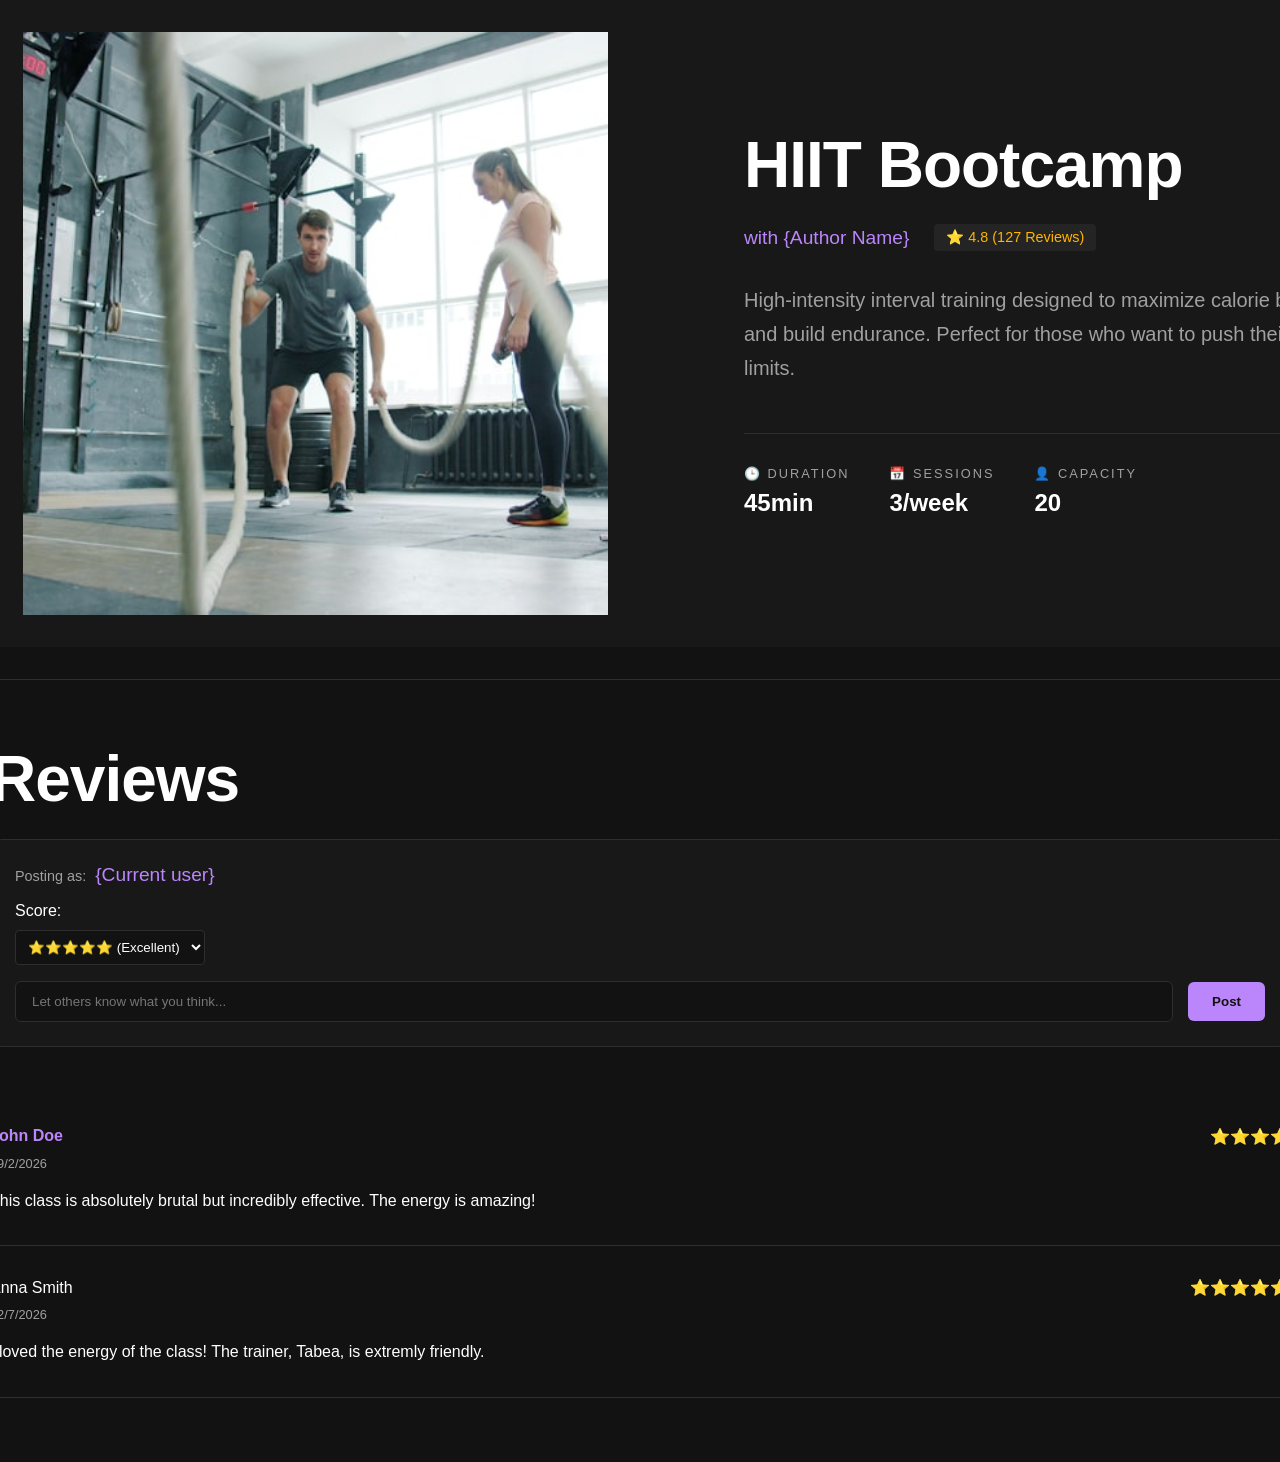
==== public/gym_class_detail.html @ 16897d72 "add gym class detail page" ====
<!DOCTYPE html>
<html lang="en">
<head>
    <meta charset="UTF-8">
    <meta name="viewport" content="width=device-width, initial-scale=1.0">
    <link rel="stylesheet" href="css/gym_class_detail.css">
    <title>Gym Class Detail</title>
</head>
<body>
    <main>
        <section class="gym-class-detail-container">
            <div class="image-section">
                <img src="img/gym_class.jpg" alt="HIIT Bootcamp Class" />
            </div>

            <div class="content-section">
                <h1>HIIT Bootcamp</h1>
                
                <div class="meta-info">
                    <p class="author-name">with {Author Name}</p>
                    <div class="rating">
                        ⭐ 4.8 (127 Reviews)
                    </div>
                </div>

                <p class="description">
                    High-intensity interval training designed to maximize calorie burn and build endurance. Perfect for those who want to push their limits.
                </p>

                <div class="gym-class-attributes-container">
                    <div class="attribute-box">
                        <span class="attribute-label">🕒 Duration</span>
                        <span class="attribute-value">45min</span>
                    </div>
                    <div class="attribute-box">
                        <span class="attribute-label">📅 Sessions</span>
                        <span class="attribute-value">3/week</span>
                    </div>
                    <div class="attribute-box">
                        <span class="attribute-label">👤 Capacity</span>
                        <span class="attribute-value">20</span>
                    </div>
                </div>
            </div>
        </section>
        <section class="gym-class-reviews-container">
            <h1>Reviews</h1>
            
            <form class="review-form">
                <div class="current-user-badge">
                    <span class="user-label">Posting as:</span>
                    <span class="author-name">{Current user}</span>
                </div>
                <div class="rating-selector">
                    <label for="rating">Score:</label>
                    <select name="rating" id="rating">
                        <option value="5">⭐⭐⭐⭐⭐ (Excellent)</option>
                        <option value="4">⭐⭐⭐⭐ (Good)</option>
                        <option value="3">⭐⭐⭐ (Average)</option>
                        <option value="2">⭐⭐ (Poor)</option>
                        <option value="1">⭐ (Terrible)</option>
                    </select>
                </div>
                <div class="review-form-input-container">
                    <input type="text" id="comment" name="comment" placeholder="Let others know what you think..." required />
                    <button type="submit">Post</button>
                </div>
            </form>

            <div class="reviews-list">
                <article class="review-card">
                    <div class="review-card-header">
                        <span class="review-card-author-name">John Doe</span>
                        <span>⭐⭐⭐⭐</span>
                    </div>
                    <time>19/2/2026</time>
                    <p>This class is absolutely brutal but incredibly effective. The energy is amazing!</p>
                </article>
                <article class="review-card">
                    <div class="review-card-header">
                        <span>Anna Smith</span>
                        <span>⭐⭐⭐⭐⭐</span>
                    </div>
                    <time>12/7/2026</time>
                    <p>I loved the energy of the class! The trainer, Tabea, is extremly friendly.</p>
                </article>
            </div>
        </section>
    </main>
</body>
</html>
---- public/css/gym_class_detail.css ----
:root {
    --bg-color: #121212;
    --content-bg: #181818;
    --text-main: #ffffff;
    --text-muted: #a0a0a0;
    --accent-color: #bb86fc;
    --border-color: #2e2e2e;
}

* {
    margin: 0;
    padding: 0;
}

body {
    background-color: var(--bg-color);
    color: var(--text-main);
    font-family: 'Inter', 'Segoe UI', Roboto, sans-serif;
    display: flex;
    flex-direction: column;
    align-items: center;
    justify-content: center;
    
}

main {
    width: 1300px;
}

.gym-class-detail-container {
    display: flex;
    flex-direction: row;
    background-color: var(--content-bg);
}

.image-section {
        flex: 0 0 50%; 
    display: flex;
    justify-content: center;
    align-items: center;
}

.image-section img {
    object-fit: cover; /* Ensures image covers 50% without distortion */
    width:  90%;
    height: 90%;
}

/* Right Side: Content Pannel */
.content-section {
    flex: 0 0 50%; /* Strictly 50% width */
    padding: 10% 8%; /* Percentage-based padding for breathing room */
    display: flex;
    flex-direction: column;
    justify-content: center;
}

h1 {
    font-size: clamp(2.5rem, 5vw, 4rem); /* Fluid typography */
    line-height: 1.1;
    margin-bottom: 1.5rem;
    font-weight: 800;
    letter-spacing: -1px;
}

.meta-info {
    display: flex;
    align-items: center;
    gap: 25px;
    margin-bottom: 2rem;
}

.author-name {
    color: var(--accent-color);
    font-size: 1.2rem;
    font-weight: 500;
}

.rating {
    background: rgba(255, 255, 255, 0.05);
    padding: 5px 12px;
    border-radius: 4px;
    font-size: 0.9rem;
    color: #ffb400;
}

.description {
    color: var(--text-muted);
    font-size: 1.25rem;
    line-height: 1.7;
    margin-bottom: 3rem;
    max-width: 600px;
}

/* Attributes Row */
.gym-class-attributes-container {
    display: flex;
    gap: 40px;
    border-top: 1px solid var(--border-color);
    padding-top: 2rem;
}

.attribute-box {
    display: flex;
    flex-direction: column;
}

.attribute-label {
    font-size: 0.8rem;
    text-transform: uppercase;
    letter-spacing: 2px;
    color: var(--text-muted);
    margin-bottom: 8px;
}

.attribute-value {
    font-size: 1.5rem;
    font-weight: 700;
    color: #fff;
}

/* Responsive: Mobile View */
@media (max-width: 1024px) {
    .gym-class-detail-container {
        flex-direction: column;
    }

    .image-section {
        flex: 0 0 auto;
        width: 100%;
        height: 45vh; /* Image takes top half on mobile */
        position: relative;
    }

    .content-section {
        flex: 0 0 auto;
        width: 100%;
        padding: 40px 20px;
    }
    
    .gym-class-attributes-container {
        gap: 20px;
        flex-wrap: wrap;
    }
}


/*************************   REVIEWS       */

/* Unified Review Section Styles */

.gym-class-reviews-container {
    padding: 4rem 0;
    margin-top: 2rem;
    border-top: 1px solid var(--border-color);
}

.current-user-badge {
    margin-bottom: 1rem;
    font-size: 0.9rem;
}

.user-label { 
    color: var(--text-muted); 
    margin-right: 5px; 
}

.review-form {
    background: var(--content-bg);
    padding: 1.5rem;
    border-radius: 12px;
    margin-bottom: 3rem;
    border: 1px solid var(--border-color);
}
.rating-selector label{
    margin-bottom: 10px;
    display: block;
}

.rating-selector {
    margin-bottom: 1rem;
}

.rating-selector select {
    background: var(--bg-color);
    color: white;
    border: 1px solid var(--border-color);
    padding: 8px;
    border-radius: 4px;
    cursor: pointer;
}

.review-form-input-container {
    display: flex;
    gap: 15px;
    align-items: center;
}

.review-form-input-container input {
    flex-grow: 1; /* Makes input take as much space as it can */
    background: var(--bg-color);
    border: 1px solid var(--border-color);
    padding: 12px 16px;
    color: white;
    border-radius: 6px;
    outline: none;
}

.review-form-input-container input:focus {
    border-color: var(--accent-color);
}

.review-form-input-container button {
    background: var(--accent-color);
    color: var(--bg-color);
    border: none;
    padding: 12px 24px;
    font-weight: bold;
    border-radius: 6px;
    cursor: pointer;
    transition: opacity 0.2s;
}

.review-form-input-container button:hover {
    opacity: 0.9;
}

/* Review Cards */
.review-card {
    border-bottom: 1px solid var(--border-color);
    padding: 2rem 0;
}

.review-card-header {
    display: flex;
    justify-content: space-between;
    align-items: center;
    margin-bottom: 0.5rem;
}

.review-card-author-name {
    font-weight: 600;
    color: var(--accent-color);
}

.review-card p {
    margin-top: 1rem;
    line-height: 1.6;
    color: var(--text-main);
}
.review-card time {
    font-size: 0.8rem;
    color: var(--text-muted);
}
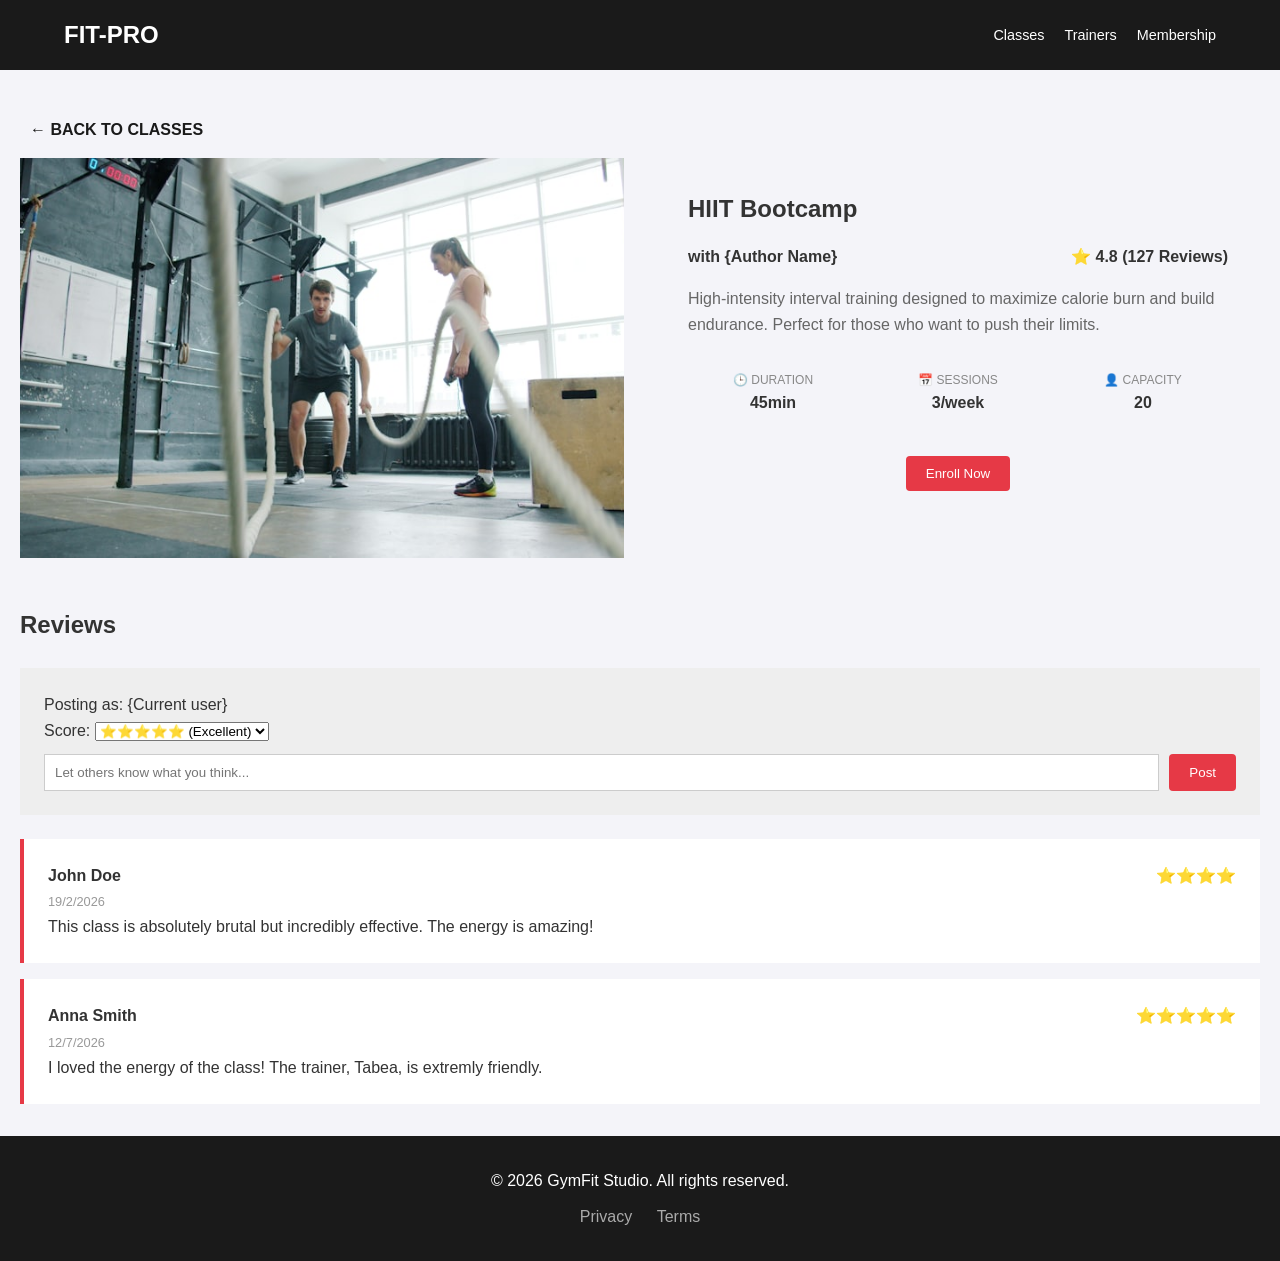
==== commit ceb32d0e: "imporve gym class detail page. add footer header, rework responsivness" ====
--- a/public/gym_class_detail.html
+++ b/public/gym_class_detail.html
@@ -7,7 +7,20 @@
     <title>Gym Class Detail</title>
 </head>
 <body>
+    <header class="main-header">
+        <nav class="nav-container">
+            <div class="logo">FIT-PRO</div>
+            <ul class="nav-links">
+                <li><a href="#">Classes</a></li>
+                <li><a href="#">Trainers</a></li>
+                <li><a href="#">Membership</a></li>
+            </ul>
+        </nav>
+    </header>
     <main>
+        <section class="back-button-section">
+            <a href="#" class="back-button">← Back to classes</a>
+        </section>
         <section class="gym-class-detail-container">
             <div class="image-section">
                 <img src="img/gym_class.jpg" alt="HIIT Bootcamp Class" />
@@ -40,6 +53,12 @@
                         <span class="attribute-label">👤 Capacity</span>
                         <span class="attribute-value">20</span>
                     </div>
+                </div>
+                
+                <div class="book-button-container">
+                    <button class="book-button">
+                        Enroll Now
+                    </button>
                 </div>
             </div>
         </section>
@@ -87,5 +106,12 @@
             </div>
         </section>
     </main>
+    <footer class="site-footer">
+        <p>&copy; 2026 GymFit Studio. All rights reserved.</p>
+        <div class="footer-links">
+            <a href="#">Privacy</a>
+            <a href="#">Terms</a>
+        </div>
+    </footer>
 </body>
 </html>
--- a/public/css/gym_class_detail.css
+++ b/public/css/gym_class_detail.css
@@ -1,258 +1,218 @@
-
-:root {
-    --bg-color: #121212;
-    --content-bg: #181818;
-    --text-main: #ffffff;
-    --text-muted: #a0a0a0;
-    --accent-color: #bb86fc;
-    --border-color: #2e2e2e;
-}
-
+/* General Reset & Base Styles */
 * {
+    box-sizing: border-box;
     margin: 0;
     padding: 0;
+    font-family: 'Segoe UI', Tahoma, Geneva, Verdana, sans-serif;
 }
 
 body {
-    background-color: var(--bg-color);
-    color: var(--text-main);
-    font-family: 'Inter', 'Segoe UI', Roboto, sans-serif;
-    display: flex;
-    flex-direction: column;
+    background-color: #f4f4f9;
+    color: #333;
+    line-height: 1.6;
+}
+
+/* Header & Nav */
+.main-header {
+    background: #1a1a1a;
+    color: white;
+    padding: 1rem 5%;
+}
+
+.nav-container {
+    display: flex;
+    justify-content: space-between;
     align-items: center;
-    justify-content: center;
-    
-}
-
+}
+
+.logo {
+    font-size: 1.5rem;
+    font-weight: bold;
+}
+
+.nav-links {
+    display: flex;
+    list-style: none;
+    gap: 20px;
+}
+
+.nav-links a {
+    color: white;
+    text-decoration: none;
+    font-size: 0.9rem;
+}
+
+/* Main Layout Container */
 main {
-    width: 1300px;
-}
-
+    max-width: 1500px;
+    margin: 2rem auto;
+    padding: 0 20px;
+
+}
+
+/* Hero Section (Grid for Responsive) */
 .gym-class-detail-container {
-    display: flex;
-    flex-direction: row;
-    background-color: var(--content-bg);
-}
-
-.image-section {
-        flex: 0 0 50%; 
-    display: flex;
-    justify-content: center;
-    align-items: center;
+    display: grid;
+    grid-template-columns: 1fr;
+    gap: 2rem;
+    overflow: hidden;
+}
+
+.back-button-section {
+    padding: 15px 0px;
+}
+
+.back-button {
+    padding: 10px;
+    text-decoration: none;
+    text-transform: uppercase;
+    font-weight: bold;
+    color:#1a1a1a;
 }
 
 .image-section img {
-    object-fit: cover; /* Ensures image covers 50% without distortion */
-    width:  90%;
-    height: 90%;
-}
-
-/* Right Side: Content Pannel */
+    width: 100%;
+    height: 100%;
+    object-fit: cover;
+    display: block;
+}
+
 .content-section {
-    flex: 0 0 50%; /* Strictly 50% width */
-    padding: 10% 8%; /* Percentage-based padding for breathing room */
-    display: flex;
-    flex-direction: column;
-    justify-content: center;
-}
-
-h1 {
-    font-size: clamp(2.5rem, 5vw, 4rem); /* Fluid typography */
-    line-height: 1.1;
+    padding: 2rem;
+}
+
+.meta-info {
+    display: flex;
+    justify-content: space-between;
+    margin: 1rem 0;
+    font-weight: bold;
+}
+
+.description {
     margin-bottom: 1.5rem;
-    font-weight: 800;
-    letter-spacing: -1px;
-}
-
-.meta-info {
-    display: flex;
-    align-items: center;
-    gap: 25px;
-    margin-bottom: 2rem;
-}
-
-.author-name {
-    color: var(--accent-color);
-    font-size: 1.2rem;
-    font-weight: 500;
-}
-
-.rating {
-    background: rgba(255, 255, 255, 0.05);
-    padding: 5px 12px;
-    border-radius: 4px;
-    font-size: 0.9rem;
-    color: #ffb400;
-}
-
-.description {
-    color: var(--text-muted);
-    font-size: 1.25rem;
-    line-height: 1.7;
-    margin-bottom: 3rem;
-    max-width: 600px;
-}
-
-/* Attributes Row */
+    color: #666;
+}
+
+.book-button-container {
+    margin-top: 30px;
+    text-align: center;
+}
+
+.book-button {
+    width: 100%;
+}
+
+/* Attribute Boxes */
 .gym-class-attributes-container {
     display: flex;
-    gap: 40px;
-    border-top: 1px solid var(--border-color);
-    padding-top: 2rem;
+    gap: 15px;
+    flex-wrap: wrap;
 }
 
 .attribute-box {
-    display: flex;
-    flex-direction: column;
+    padding: 10px 15px;
+    border-radius: 8px;
+    flex: 1;
+    min-width: 100px;
+    text-align: center;
 }
 
 .attribute-label {
-    font-size: 0.8rem;
+    display: block;
+    font-size: 0.75rem;
     text-transform: uppercase;
-    letter-spacing: 2px;
-    color: var(--text-muted);
-    margin-bottom: 8px;
+    color: #888;
 }
 
 .attribute-value {
-    font-size: 1.5rem;
-    font-weight: 700;
-    color: #fff;
-}
-
-/* Responsive: Mobile View */
-@media (max-width: 1024px) {
-    .gym-class-detail-container {
-        flex-direction: column;
-    }
-
-    .image-section {
-        flex: 0 0 auto;
-        width: 100%;
-        height: 45vh; /* Image takes top half on mobile */
-        position: relative;
-    }
-
-    .content-section {
-        flex: 0 0 auto;
-        width: 100%;
-        padding: 40px 20px;
-    }
-    
-    .gym-class-attributes-container {
-        gap: 20px;
-        flex-wrap: wrap;
-    }
-}
-
-
-/*************************   REVIEWS       */
-
-/* Unified Review Section Styles */
-
+    font-weight: bold;
+}
+
+/* Reviews Section */
 .gym-class-reviews-container {
-    padding: 4rem 0;
-    margin-top: 2rem;
-    border-top: 1px solid var(--border-color);
-}
-
-.current-user-badge {
-    margin-bottom: 1rem;
-    font-size: 0.9rem;
-}
-
-.user-label { 
-    color: var(--text-muted); 
-    margin-right: 5px; 
+    margin-top: 3rem;
 }
 
 .review-form {
-    background: var(--content-bg);
+    background: #eee;
     padding: 1.5rem;
-    border-radius: 12px;
-    margin-bottom: 3rem;
-    border: 1px solid var(--border-color);
-}
-.rating-selector label{
-    margin-bottom: 10px;
-    display: block;
-}
-
-.rating-selector {
-    margin-bottom: 1rem;
-}
-
-.rating-selector select {
-    background: var(--bg-color);
-    color: white;
-    border: 1px solid var(--border-color);
-    padding: 8px;
+    margin: 1.5rem 0;
+}
+
+.review-form-input-container {
+    display: flex;
+    gap: 10px;
+    margin-top: 10px;
+}
+
+input[type="text"] {
+    flex: 1;
+    padding: 10px;
+    border: 1px solid #ccc;
+}
+
+button {
+    background: #e63946;
+    color: white;
+    border: none;
+    padding: 10px 20px;
     border-radius: 4px;
     cursor: pointer;
 }
 
-.review-form-input-container {
-    display: flex;
-    gap: 15px;
-    align-items: center;
-}
-
-.review-form-input-container input {
-    flex-grow: 1; /* Makes input take as much space as it can */
-    background: var(--bg-color);
-    border: 1px solid var(--border-color);
-    padding: 12px 16px;
-    color: white;
-    border-radius: 6px;
-    outline: none;
-}
-
-.review-form-input-container input:focus {
-    border-color: var(--accent-color);
-}
-
-.review-form-input-container button {
-    background: var(--accent-color);
-    color: var(--bg-color);
-    border: none;
-    padding: 12px 24px;
-    font-weight: bold;
-    border-radius: 6px;
-    cursor: pointer;
-    transition: opacity 0.2s;
-}
-
-.review-form-input-container button:hover {
-    opacity: 0.9;
-}
-
 /* Review Cards */
+.reviews-list {
+    display: flex;
+    flex-direction: column;
+    gap: 1rem;
+}
+
 .review-card {
-    border-bottom: 1px solid var(--border-color);
-    padding: 2rem 0;
+    background: white;
+    padding: 1.5rem;
+    border-left: 4px solid #e63946;
 }
 
 .review-card-header {
     display: flex;
     justify-content: space-between;
-    align-items: center;
-    margin-bottom: 0.5rem;
-}
-
-.review-card-author-name {
-    font-weight: 600;
-    color: var(--accent-color);
-}
-
-.review-card p {
-    margin-top: 1rem;
-    line-height: 1.6;
-    color: var(--text-main);
-}
-.review-card time {
+    font-weight: bold;
+}
+
+time {
     font-size: 0.8rem;
-    color: var(--text-muted);
-}
-
-
-
+    color: #999;
+}
+
+/* Footer */
+.site-footer {
+    text-align: center;
+    padding: 2rem;
+    background: #1a1a1a;
+    color: white;
+}
+
+.footer-links {
+    margin-top: 10px;
+}
+
+.footer-links a {
+    color: #aaa;
+    margin: 0 10px;
+    text-decoration: none;
+}
+
+/* Tablet & Desktop Adjustments */
+@media (min-width: 768px) {
+    .gym-class-detail-container {
+        grid-template-columns: 1fr 1fr;
+    }
+
+    .image-section img {
+        height: 400px;
+    }
+
+    .book-button {
+        width: auto;
+    }
+}
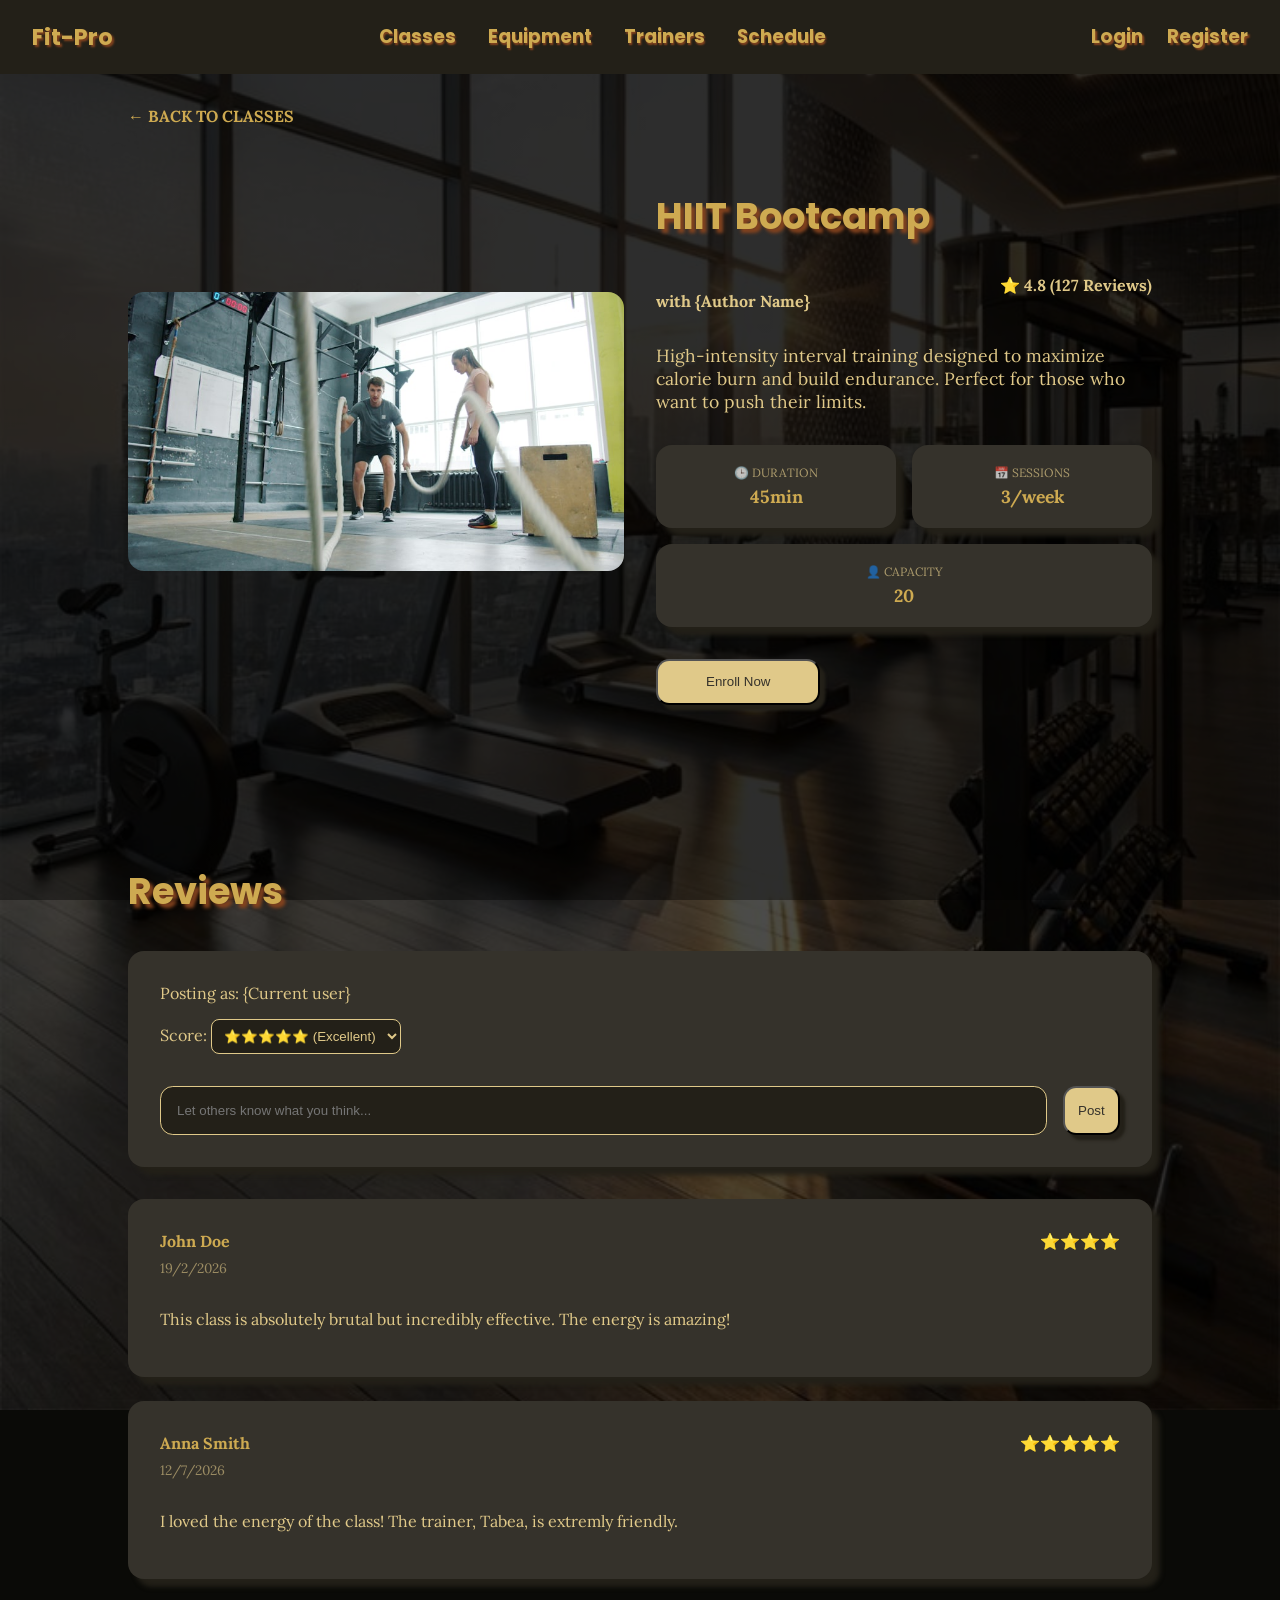
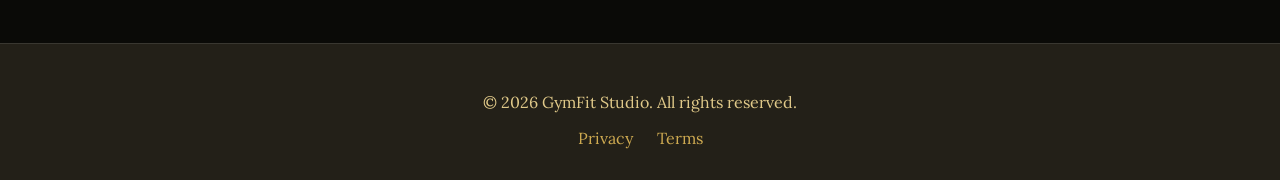
==== commit ad52486d: "unify styling of gym class details, refactor css" ====
--- a/public/gym_class_detail.html
+++ b/public/gym_class_detail.html
@@ -3,19 +3,35 @@
 <head>
     <meta charset="UTF-8">
     <meta name="viewport" content="width=device-width, initial-scale=1.0">
+    <link href="assets/style.css" rel="stylesheet">
+    <link href="assets/layout.css" rel="stylesheet">
+    <link href="assets/responsive.css" rel="stylesheet">
     <link rel="stylesheet" href="css/gym_class_detail.css">
     <title>Gym Class Detail</title>
 </head>
 <body>
-    <header class="main-header">
-        <nav class="nav-container">
-            <div class="logo">FIT-PRO</div>
-            <ul class="nav-links">
-                <li><a href="#">Classes</a></li>
-                <li><a href="#">Trainers</a></li>
-                <li><a href="#">Membership</a></li>
+    <header>
+        <div>
+            <h1><a href="index.html">Fit-Pro</a></h1>
+        </div>
+
+        <nav id="menu">
+            <!-- just for the hamburguer menu in responsive layout -->
+            <input type="checkbox" id="hamburger"> 
+            <label class="hamburger" for="hamburger"></label>
+            <ul>
+                <li><a href="classes.html">Classes</a></li>
+                <li><a href="equipment.html">Equipment</a></li>
+                <li><a href="trainers.html">Trainers</a></li>
+                <li><a href="schedule.html">Schedule</a></li>
             </ul>
         </nav>
+
+        <div id="signup">
+            <!-- 'buttons', add padding ... -->
+            <a href="login.html"><h2>Login</h2></a>
+            <a href="register.html"><h2>Register</h2></a>
+        </div>
     </header>
     <main>
         <section class="back-button-section">
@@ -41,22 +57,22 @@
                 </p>
 
                 <div class="gym-class-attributes-container">
-                    <div class="attribute-box">
+                    <div class="attribute-box boxes">
                         <span class="attribute-label">🕒 Duration</span>
                         <span class="attribute-value">45min</span>
                     </div>
-                    <div class="attribute-box">
+                    <div class="attribute-box boxes">
                         <span class="attribute-label">📅 Sessions</span>
                         <span class="attribute-value">3/week</span>
                     </div>
-                    <div class="attribute-box">
+                    <div class="attribute-box boxes">
                         <span class="attribute-label">👤 Capacity</span>
                         <span class="attribute-value">20</span>
                     </div>
                 </div>
                 
                 <div class="book-button-container">
-                    <button class="book-button">
+                    <button class="book-button btn">
                         Enroll Now
                     </button>
                 </div>
@@ -65,7 +81,7 @@
         <section class="gym-class-reviews-container">
             <h1>Reviews</h1>
             
-            <form class="review-form">
+            <form class="review-form boxes">
                 <div class="current-user-badge">
                     <span class="user-label">Posting as:</span>
                     <span class="author-name">{Current user}</span>
@@ -82,12 +98,12 @@
                 </div>
                 <div class="review-form-input-container">
                     <input type="text" id="comment" name="comment" placeholder="Let others know what you think..." required />
-                    <button type="submit">Post</button>
+                    <button type="submit" class="btn">Post</button>
                 </div>
             </form>
 
             <div class="reviews-list">
-                <article class="review-card">
+                <article class="review-card boxes">
                     <div class="review-card-header">
                         <span class="review-card-author-name">John Doe</span>
                         <span>⭐⭐⭐⭐</span>
@@ -95,7 +111,7 @@
                     <time>19/2/2026</time>
                     <p>This class is absolutely brutal but incredibly effective. The energy is amazing!</p>
                 </article>
-                <article class="review-card">
+                <article class="review-card boxes">
                     <div class="review-card-header">
                         <span>Anna Smith</span>
                         <span>⭐⭐⭐⭐⭐</span>
--- a/public/assets/style.css
+++ b/public/assets/style.css
@@ -0,0 +1,127 @@
+@import url('https://fonts.googleapis.com/css?family=Lora:400,700|Poppins:400,700');
+
+:root {
+    --bg-color: #232018;
+    --boxes-color: #35322b;
+    --font-color: #e0c989;
+    --title-color: #ceaa51;
+    --shadow-color: #85431E;
+
+    --title-size: 230%;
+    --h2-size: 140%;
+    --sub-size: 115%;
+    --p-size: 85%;
+}
+
+body {
+    font-family: Lora, serif;
+    background-color: var(--bg-color);
+}
+
+/* Header & Footer stay solid */
+header, footer {
+    background-color: var(--bg-color);
+}
+
+/* Image is ONLY in the main area */
+main {
+    background-image: linear-gradient(rgba(0, 0, 0, 0.4), rgba(0, 0, 0, 0.4)), 
+                      url('../assets/\ -9.jpg');
+    background-size: cover;
+    background-position: center;
+    background-attachment: fixed; /* This makes it static while you scroll */
+    background-repeat: no-repeat;
+}
+
+h1, h2 {
+    color: var(--title-color);
+    font-family: Poppins, sans-serif;
+}
+
+h1 { 
+    font-size: var(--title-size);
+    text-shadow: 0.1em 0.1em 0.1em var(--shadow-color);
+}
+h2 { 
+    font-size: var(--h2-size);
+    text-shadow: 0.1em 0.1em 0.1em var(--shadow-color);
+}
+
+h3 { color: var(--title-color); }
+a { 
+    color: var(--title-color);
+    text-decoration: none;
+}
+p, ul { color: var(--font-color); }
+
+header div h1{
+    font-size: var(--h2-size);
+}
+
+#menu a, #signup a h2{
+  font-size: var(--sub-size);
+  font-weight: bold;
+  font-family: Poppins, sans-serif;
+  text-shadow: 0.1em 0.1em 0.1em var(--shadow-color);
+}
+
+#menu ul {
+    padding-inline-start: 0;
+}
+#menu ul li{
+    list-style-type: none;
+}
+
+#hamburger {
+    display: none;
+}
+
+.overlay, #shortcuts, #info {
+    background: rgba(0, 0, 0, 0.7); /* Extra tint for the welcome text area */
+}
+
+li {
+    list-style-type:circle;
+}
+
+.boxes {
+    background-color: var(--boxes-color);
+    border-radius: 1em;
+    box-shadow: 0.5em 0.5em 0.3em var(--bg-color);
+}
+
+.btn {
+    padding: 1em;
+    background-color: var(--font-color);
+    color: var(--boxes-color);
+    border-radius: 1em;
+    text-align: center;
+    box-shadow: 0.4em 0.4em 0.2em var(--bg-color);
+}
+
+footer{
+    text-align: center;
+    padding: 2rem;
+}
+.footer-links {
+    margin-top: 10px;
+}
+
+.footer-links a {
+    margin: 0 10px;
+    text-decoration: none;
+}
+
+
+header > div > h1 > a:hover{
+    text-shadow: 0.2em 0.2em 0.2em black;
+}
+#menu a:hover {
+    text-shadow: 0.2em 0.2em 0.2em black;
+}
+header h2:hover {
+    text-shadow: 0.2em 0.2em 0.1em black;
+}
+.btn:hover {
+    background-color: var(--title-color);
+}
--- a/public/assets/layout.css
+++ b/public/assets/layout.css
@@ -0,0 +1,77 @@
+body {
+    margin: 0;
+    padding: 0;
+}
+
+header {
+    display: flex;
+    justify-content: space-between;
+    align-items: center;
+    padding: 0.3em;
+    padding-left: 2em;
+    padding-right: 2em;;
+}
+
+header ul {
+    display: flex;
+    gap: 2em;
+    list-style: none;
+    margin: 0;
+}
+
+#signup {
+    display: flex;
+    gap: 1.5em;
+}
+
+/* Main logic */
+main {
+    width: 100%;
+    min-height: 100vh; /* Ensures main is tall enough to show the image */
+}
+
+#presentation {
+    min-height: 85vh;
+    display: flex;
+}
+
+.overlay {
+    flex: 1; 
+    display: flex;
+    flex-direction: column;
+    justify-content: center;
+    align-items: center;
+    padding: 2em;
+    text-align: center;
+}
+
+#shortcuts {
+    display: grid;
+    grid-template-columns: repeat(3, 1fr);
+    gap: 2rem;
+    padding: 2rem; /* The 1em/2em padding you wanted around the boxes */
+}
+
+#info {
+    display: grid;
+    grid-template-columns: repeat(2, 1fr);
+    grid-template-rows: repeat(2, auto);
+    gap: 2rem;
+    padding: 2rem;
+}
+#info h1{
+    grid-row: 1/2;
+}
+
+.boxes {
+    padding-left: 1.5em;
+    padding-right: 1.5em;
+    padding-bottom: 1.5em;
+    display: flex;
+    flex-direction: column;
+}
+
+#info .boxes {
+    margin: 0.6em 0;
+    line-height:2;
+}
--- a/public/assets/responsive.css
+++ b/public/assets/responsive.css
@@ -0,0 +1,59 @@
+@media (max-width: 60em) {
+    #shortcuts, #info { 
+        grid-template-columns: 1fr;
+        flex-wrap: wrap;
+    }
+    header { 
+        flex-direction: column; gap: 0; 
+    }
+}
+
+@media (max-width: 30em) {
+  body > header {
+    display: block;
+  }
+
+  body > header h2 {
+    display: none;
+    text-size-adjust: var(--sub-size);
+  }
+
+  #menu .hamburger {
+    display:flex-box;
+    background-color: var(--boxes-color);
+    border-radius: 0.3em;
+    color: var(--font-color);
+    padding: 0.5em;
+  }
+
+  #menu .hamburger:before {
+    content:'\2630';
+  }
+
+  #menu ul {
+    flex-direction:column;
+    margin: 0;
+    padding: 0;
+  }
+
+  #hamburger:checked + .hamburger + ul li{
+    max-height: 10em;
+    padding: 0.2em;
+    opacity: 1;
+  }
+
+  #hamburger:checked + .hamburger:before {
+    content:'\2715';
+  }
+
+  #menu li {
+    max-height: 0;
+    padding: 0;
+    background-color: var(--boxes-color);
+    text-align: center;
+    opacity: 0;
+    transition: all .3s ease-in-out;
+    border-radius: 0.3em;
+    font-size: var(--p-size);
+  }
+}
--- a/public/css/gym_class_detail.css
+++ b/public/css/gym_class_detail.css
@@ -1,84 +1,48 @@
-/* General Reset & Base Styles */
-* {
-    box-sizing: border-box;
-    margin: 0;
-    padding: 0;
-    font-family: 'Segoe UI', Tahoma, Geneva, Verdana, sans-serif;
-}
-
-body {
-    background-color: #f4f4f9;
-    color: #333;
-    line-height: 1.6;
-}
-
-/* Header & Nav */
-.main-header {
-    background: #1a1a1a;
-    color: white;
-    padding: 1rem 5%;
-}
-
-.nav-container {
-    display: flex;
-    justify-content: space-between;
-    align-items: center;
-}
-
-.logo {
-    font-size: 1.5rem;
-    font-weight: bold;
-}
-
-.nav-links {
-    display: flex;
-    list-style: none;
-    gap: 20px;
-}
-
-.nav-links a {
-    color: white;
-    text-decoration: none;
-    font-size: 0.9rem;
-}
-
-/* Main Layout Container */
-main {
-    max-width: 1500px;
-    margin: 2rem auto;
-    padding: 0 20px;
-
-}
-
-/* Hero Section (Grid for Responsive) */
+.gym-class-detail-container, 
+.gym-class-reviews-container, 
+.back-button-section {
+    background: rgba(0, 0, 0, 0.7);
+    padding-left: 10%;
+    padding-right: 10%;
+}
+
 .gym-class-detail-container {
     display: grid;
     grid-template-columns: 1fr;
     gap: 2rem;
     overflow: hidden;
+    padding-bottom: 3rem;
 }
 
 .back-button-section {
-    padding: 15px 0px;
+    padding-top: 2rem;
+    padding-bottom: 1rem;
 }
 
 .back-button {
-    padding: 10px;
+    padding: 0.5rem 0;
     text-decoration: none;
     text-transform: uppercase;
     font-weight: bold;
-    color:#1a1a1a;
+    color: var(--title-color);
+    transition: opacity 0.2s;
+}
+
+.back-button:hover {
+    opacity: 0.8;
 }
 
 .image-section img {
     width: 100%;
     height: 100%;
+    max-height: 500px;
     object-fit: cover;
     display: block;
+    border-radius: 1rem;
 }
 
 .content-section {
-    padding: 2rem;
+    padding: 1rem 0;
 }
 
 .meta-info {
@@ -86,34 +50,35 @@
     justify-content: space-between;
     margin: 1rem 0;
     font-weight: bold;
+    color: var(--font-color);
 }
 
 .description {
-    margin-bottom: 1.5rem;
-    color: #666;
+    margin-bottom: 2rem;
+    color: var(--font-color);
+    font-size: 1.1rem;
 }
 
 .book-button-container {
-    margin-top: 30px;
-    text-align: center;
+    margin-top: 2rem;
 }
 
 .book-button {
     width: 100%;
+    display: block;
 }
 
 /* Attribute Boxes */
 .gym-class-attributes-container {
     display: flex;
-    gap: 15px;
+    gap: 1rem;
     flex-wrap: wrap;
 }
 
 .attribute-box {
-    padding: 10px 15px;
-    border-radius: 8px;
     flex: 1;
-    min-width: 100px;
+    padding: 20px;
+    min-width: 120px;
     text-align: center;
 }
 
@@ -121,98 +86,116 @@
     display: block;
     font-size: 0.75rem;
     text-transform: uppercase;
-    color: #888;
+    color: var(--font-color);
+    opacity: 0.7;
+    margin-bottom: 0.3rem;
 }
 
 .attribute-value {
     font-weight: bold;
+    color: var(--title-color);
+    font-size: 1.1rem;
 }
 
 /* Reviews Section */
 .gym-class-reviews-container {
-    margin-top: 3rem;
+    padding-bottom: 4rem;
+    padding-top: 4rem;
+}
+
+.gym-class-reviews-container h1 {
+    margin-bottom: 1.5rem;
 }
 
 .review-form {
-    background: #eee;
-    padding: 1.5rem;
-    margin: 1.5rem 0;
+    padding: 2rem;
+    margin: 2rem 0;
+}
+
+.current-user-badge {
+    margin-bottom: 1rem;
+    color: var(--font-color);
+}
+
+.rating-selector {
+    margin-bottom: 1rem;
+    color: var(--font-color);
+}
+
+.rating-selector select {
+    background: var(--bg-color);
+    color: var(--font-color);
+    border: 1px solid var(--font-color);
+    padding: 0.5rem;
+    border-radius: 0.5rem;
 }
 
 .review-form-input-container {
     display: flex;
-    gap: 10px;
-    margin-top: 10px;
+    gap: 1rem;
+    margin-top: 1rem;
 }
 
 input[type="text"] {
     flex: 1;
-    padding: 10px;
-    border: 1px solid #ccc;
-}
-
-button {
-    background: #e63946;
-    color: white;
-    border: none;
-    padding: 10px 20px;
-    border-radius: 4px;
-    cursor: pointer;
+    padding: 1rem;
+    background: var(--bg-color);
+    color: var(--font-color);
+    border: 1px solid var(--font-color);
+    border-radius: 0.8rem;
 }
 
 /* Review Cards */
 .reviews-list {
     display: flex;
     flex-direction: column;
-    gap: 1rem;
+    gap: 1.5rem;
 }
 
 .review-card {
-    background: white;
-    padding: 1.5rem;
-    border-left: 4px solid #e63946;
+    padding: 2rem;
 }
 
 .review-card-header {
     display: flex;
     justify-content: space-between;
     font-weight: bold;
+    color: var(--title-color);
+    margin-bottom: 0.5rem;
 }
 
 time {
-    font-size: 0.8rem;
-    color: #999;
-}
-
-/* Footer */
+    font-size: 0.85rem;
+    color: var(--font-color);
+    opacity: 0.6;
+    display: block;
+    margin-bottom: 1rem;
+}
+
+.review-card p {
+    color: var(--font-color);
+}
+
+/* Footer Overrides - leveraging global footer */
 .site-footer {
-    text-align: center;
-    padding: 2rem;
-    background: #1a1a1a;
-    color: white;
-}
-
-.footer-links {
-    margin-top: 10px;
-}
-
-.footer-links a {
-    color: #aaa;
-    margin: 0 10px;
-    text-decoration: none;
+    border-top: 1px solid rgba(255,255,255,0.1);
 }
 
 /* Tablet & Desktop Adjustments */
 @media (min-width: 768px) {
     .gym-class-detail-container {
         grid-template-columns: 1fr 1fr;
+        align-items: center;
     }
 
     .image-section img {
-        height: 400px;
+        height: 100%;
+        max-height: 450px;
     }
 
     .book-button {
         width: auto;
+        padding-left: 3rem;
+        padding-right: 3rem;
     }
-}+}
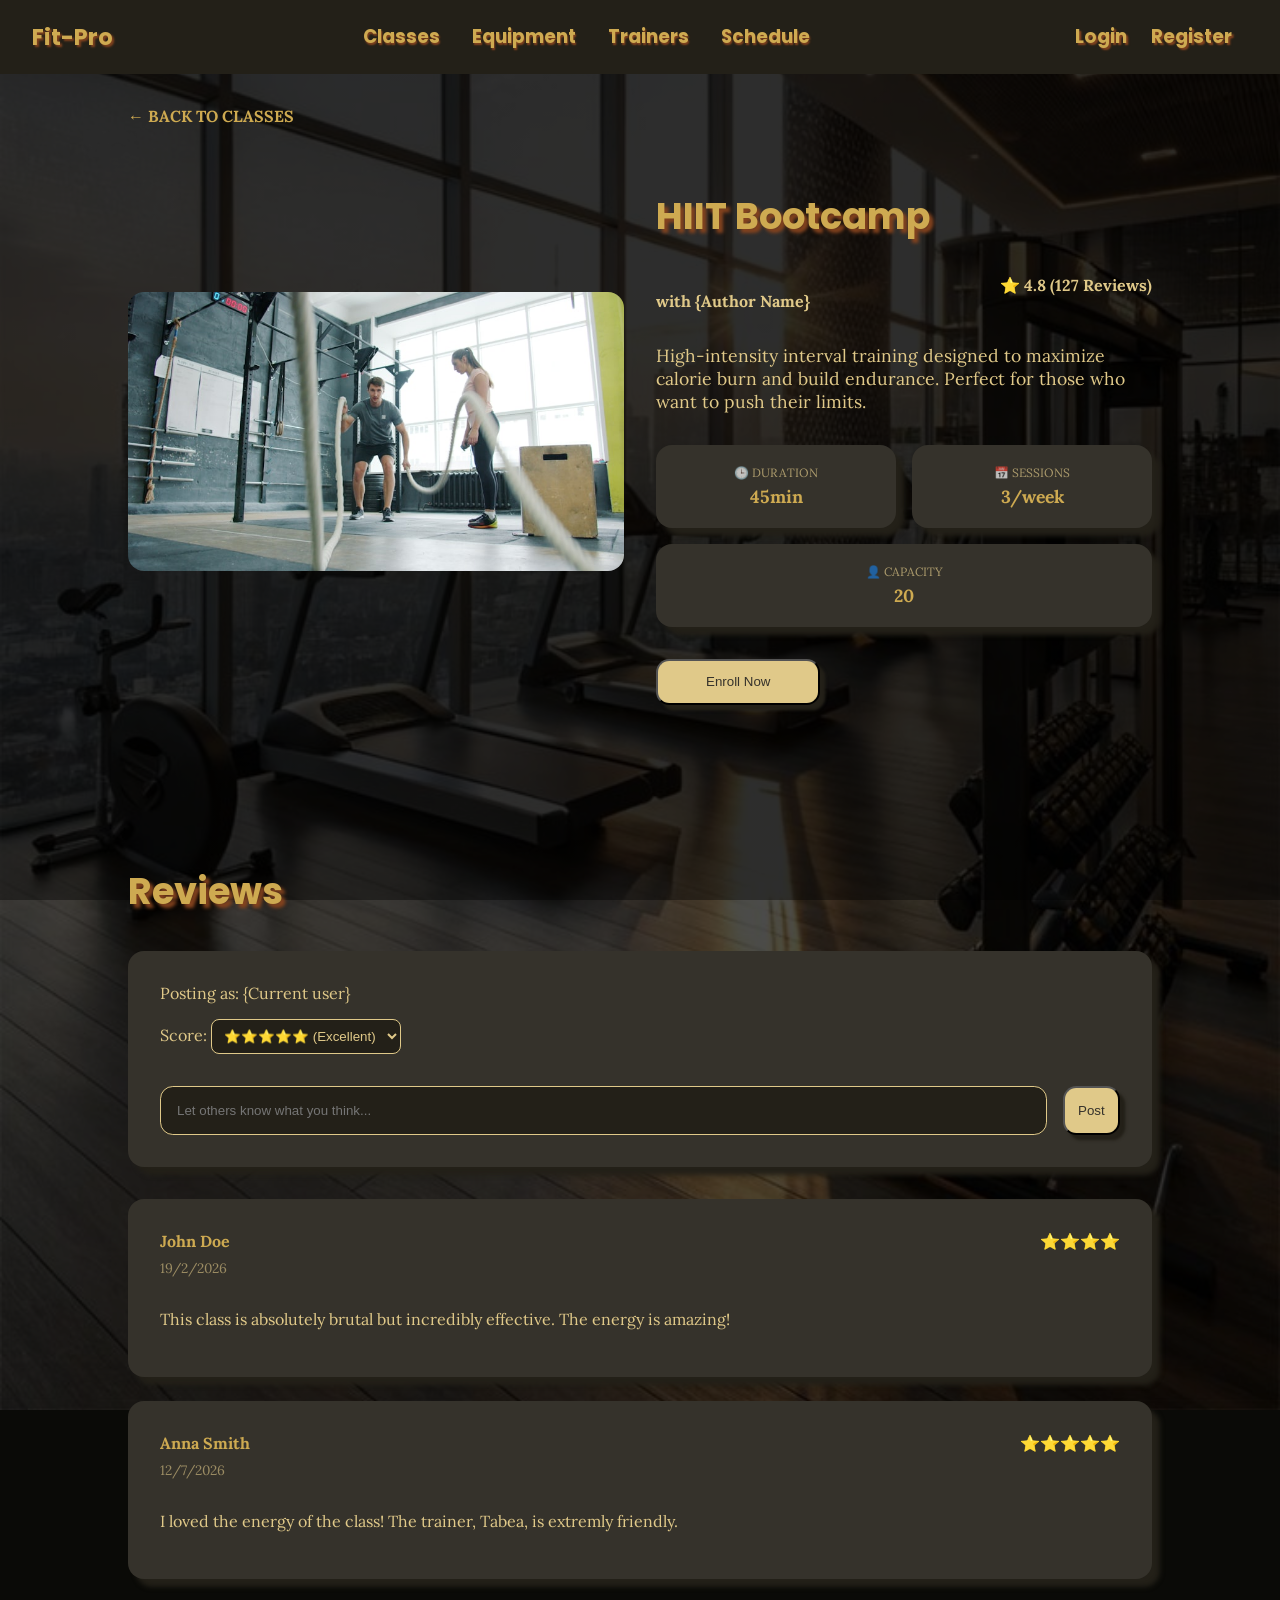
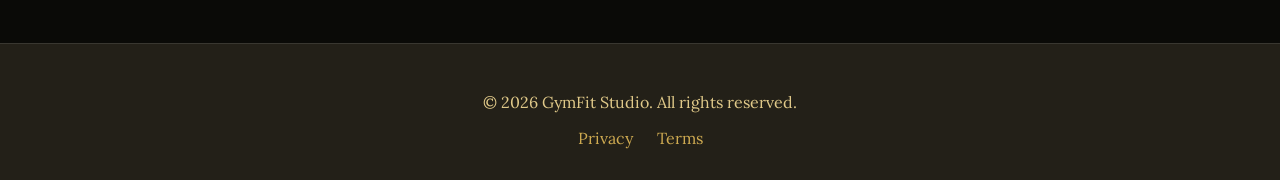
==== commit 3120c4ff: "fixed header" ====
--- a/public/gym_class_detail.html
+++ b/public/gym_class_detail.html
@@ -3,9 +3,9 @@
 <head>
     <meta charset="UTF-8">
     <meta name="viewport" content="width=device-width, initial-scale=1.0">
-    <link href="assets/style.css" rel="stylesheet">
-    <link href="assets/layout.css" rel="stylesheet">
-    <link href="assets/responsive.css" rel="stylesheet">
+    <link href="css/style.css" rel="stylesheet">
+    <link href="css/layout.css" rel="stylesheet">
+    <link href="css/responsive.css" rel="stylesheet">
     <link rel="stylesheet" href="css/gym_class_detail.css">
     <title>Gym Class Detail</title>
 </head>
@@ -29,8 +29,8 @@
 
         <div id="signup">
             <!-- 'buttons', add padding ... -->
-            <a href="login.html"><h2>Login</h2></a>
-            <a href="register.html"><h2>Register</h2></a>
+            <a href="login.html">Login</a>
+            <a href="register.html">Register</a>
         </div>
     </header>
     <main>
@@ -39,7 +39,7 @@
         </section>
         <section class="gym-class-detail-container">
             <div class="image-section">
-                <img src="img/gym_class.jpg" alt="HIIT Bootcamp Class" />
+                <img src="assets/img/gym_class.jpg" alt="HIIT Bootcamp Class" />
             </div>
 
             <div class="content-section">
--- a/public/css/style.css
+++ b/public/css/style.css
@@ -0,0 +1,127 @@
+@import url('https://fonts.googleapis.com/css?family=Lora:400,700|Poppins:400,700');
+
+:root {
+    --bg-color: #232018;
+    --boxes-color: #35322b;
+    --font-color: #e0c989;
+    --title-color: #ceaa51;
+    --shadow-color: #85431E;
+
+    --title-size: 230%;
+    --h2-size: 140%;
+    --sub-size: 115%;
+    --p-size: 85%;
+}
+
+body {
+    font-family: Lora, serif;
+    background-color: var(--bg-color);
+}
+
+/* Header & Footer stay solid */
+header, footer {
+    background-color: var(--bg-color);
+}
+
+/* Image is ONLY in the main area */
+main {
+    background-image: linear-gradient(rgba(0, 0, 0, 0.4), rgba(0, 0, 0, 0.4)), 
+                      url('../assets/img/gym_background.jpg');
+    background-size: cover;
+    background-position: center;
+    background-attachment: fixed;
+    background-repeat: no-repeat;
+}
+
+h1, h2 {
+    color: var(--title-color);
+    font-family: Poppins, sans-serif;
+}
+
+h1 { 
+    font-size: var(--title-size);
+    text-shadow: 0.1em 0.1em 0.1em var(--shadow-color);
+}
+h2 { 
+    font-size: var(--h2-size);
+    text-shadow: 0.1em 0.1em 0.1em var(--shadow-color);
+}
+
+h3 { color: var(--title-color); }
+a { 
+    color: var(--title-color);
+    text-decoration: none;
+}
+p, ul { color: var(--font-color); }
+
+header div h1{
+    font-size: var(--h2-size);
+}
+
+#menu a, #signup a{
+  font-size: var(--sub-size);
+  font-weight: bold;
+  font-family: Poppins, sans-serif;
+  text-shadow: 0.1em 0.1em 0.1em var(--shadow-color);
+}
+
+#menu ul {
+    padding-inline-start: 0;
+}
+#menu ul li{
+    list-style-type: none;
+}
+
+#hamburger {
+    display: none;
+}
+
+.overlay, #shortcuts, #info {
+    background: rgba(0, 0, 0, 0.7);
+}
+
+li {
+    list-style-type:circle;
+}
+
+.boxes {
+    background-color: var(--boxes-color);
+    border-radius: 1em;
+    box-shadow: 0.5em 0.5em 0.3em var(--bg-color);
+}
+
+.btn {
+    padding: 1em;
+    background-color: var(--font-color);
+    color: var(--boxes-color);
+    border-radius: 1em;
+    text-align: center;
+    box-shadow: 0.4em 0.4em 0.2em var(--bg-color);
+}
+
+footer{
+    text-align: center;
+    padding: 2rem;
+}
+.footer-links {
+    margin-top: 10px;
+}
+
+.footer-links a {
+    margin: 0 10px;
+    text-decoration: none;
+}
+
+
+header > div > h1 > a:hover{
+    text-shadow: 0.2em 0.2em 0.2em black;
+}
+#menu a:hover {
+    text-shadow: 0.2em 0.2em 0.2em black;
+}
+header h2:hover {
+    text-shadow: 0.2em 0.2em 0.1em black;
+}
+.btn:hover {
+    background-color: var(--title-color);
+}
--- a/public/css/layout.css
+++ b/public/css/layout.css
@@ -0,0 +1,78 @@
+body {
+    margin: 0;
+    padding: 0;
+}
+
+header {
+    display: flex;
+    justify-content: space-between;
+    align-items: center;
+    padding: 0.3em;
+    padding-left: 2em;
+    padding-right: 2em;;
+}
+
+header ul {
+    display: flex;
+    gap: 2em;
+    list-style: none;
+    margin: 0;
+}
+
+#signup {
+    display: flex;
+    gap: 1.5em;
+    padding: 1em;
+    text-align: center;
+}
+
+main {
+    width: 100%;
+    min-height: 100vh;
+}
+
+#presentation {
+    min-height: 85vh;
+    display: flex;
+}
+
+.overlay {
+    flex: 1; 
+    display: flex;
+    flex-direction: column;
+    justify-content: center;
+    align-items: center;
+    padding: 2em;
+    text-align: center;
+}
+
+#shortcuts {
+    display: grid;
+    grid-template-columns: repeat(3, 1fr);
+    gap: 2rem;
+    padding: 2rem;
+}
+
+#info {
+    display: grid;
+    grid-template-columns: repeat(2, 1fr);
+    grid-template-rows: repeat(2, auto);
+    gap: 2rem;
+    padding: 2rem;
+}
+#info h1{
+    grid-row: 1/2;
+}
+
+.boxes {
+    padding-left: 1.5em;
+    padding-right: 1.5em;
+    padding-bottom: 1.5em;
+    display: flex;
+    flex-direction: column;
+}
+
+#info .boxes {
+    margin: 0.6em 0;
+    line-height:2;
+}
--- a/public/css/responsive.css
+++ b/public/css/responsive.css
@@ -0,0 +1,79 @@
+@media (max-width: 60em) {
+    #shortcuts, #info { 
+        grid-template-columns: 1fr;
+        flex-wrap: wrap;
+    }
+    header { 
+        flex-direction: column; gap: 0; 
+    }
+}
+
+@media (max-width: 30em) {
+  body > header {
+    display: grid;
+    grid-template-columns: auto 1fr auto;
+    grid-template-rows: 1fr auto;
+    justify-content: space-between;
+    align-items:normal;
+  }
+
+  #title {
+    grid-column: 1/3;
+    text-align:normal;
+  }
+
+  header ul {
+    gap: 0.5em;
+  }
+
+  #menu {
+    grid-column:1;
+  }
+
+  #menu .hamburger {
+    display:contents;
+    background-color: var(--boxes-color);
+    border-radius: 0.3em;
+    color: var(--font-color);
+    padding: 0.5em;
+    font-size: var(--h2-size);
+  }
+
+  #menu .hamburger:before {
+    content:'\2630';
+  }
+
+  #menu ul {
+    flex-direction:column;
+    margin: 0;
+    padding: 0;
+  }
+
+  #hamburger:checked + .hamburger + ul li{
+    max-height: 10em;
+    padding: 0.2em;
+    opacity: 1;
+  }
+
+  #hamburger:checked + .hamburger:before {
+    content:'\2715';
+  }
+
+  #menu li {
+    max-height: 0;
+    padding: 0;
+    background-color: var(--boxes-color);
+    text-align: center;
+    opacity: 0;
+    transition: all .3s ease-in-out;
+    border-radius: 0.3em;
+    font-size: var(--p-size);
+  }
+
+  #signup {
+    grid-column: 3;
+    margin-left: auto;
+    font-size: var(--p-size);
+    padding-bottom: 0.4em;
+  }
+}
--- a/public/css/gym_class_detail.css
+++ b/public/css/gym_class_detail.css
@@ -176,7 +176,6 @@
     color: var(--font-color);
 }
 
-/* Footer Overrides - leveraging global footer */
 .site-footer {
     border-top: 1px solid rgba(255,255,255,0.1);
 }
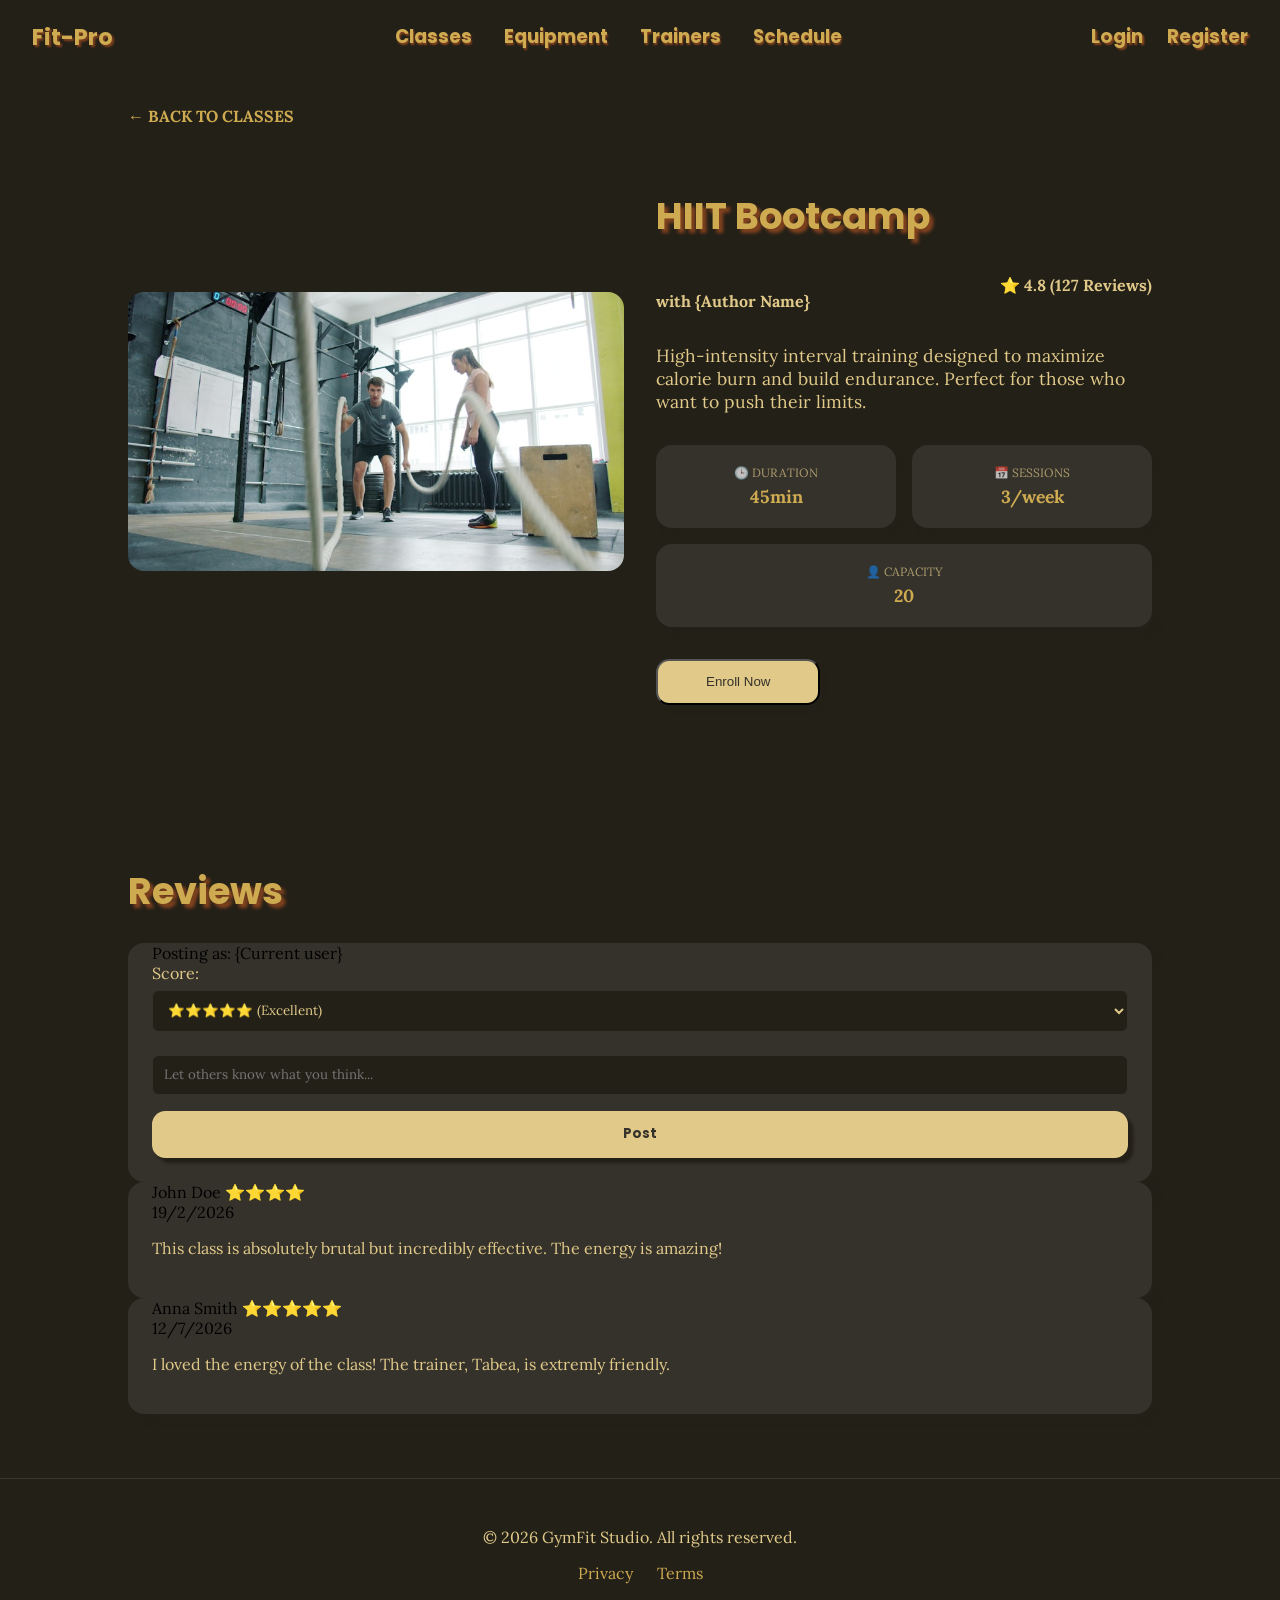
==== commit 7593c4ad: "trainers features" ====
--- a/public/gym_class_detail.html
+++ b/public/gym_class_detail.html
@@ -22,15 +22,15 @@
             <ul>
                 <li><a href="classes.html">Classes</a></li>
                 <li><a href="equipment.html">Equipment</a></li>
-                <li><a href="trainers.html">Trainers</a></li>
+                <li><a href="trainers.php">Trainers</a></li>
                 <li><a href="schedule.html">Schedule</a></li>
             </ul>
         </nav>
 
         <div id="signup">
             <!-- 'buttons', add padding ... -->
-            <a href="login.html">Login</a>
-            <a href="register.html">Register</a>
+            <a href="login.html"><h2>Login</h2></a>
+            <a href="register.html"><h2>Register</h2></a>
         </div>
     </header>
     <main>
@@ -130,4 +130,4 @@
         </div>
     </footer>
 </body>
-</html>+</html>
--- a/public/css/style.css
+++ b/public/css/style.css
@@ -6,6 +6,15 @@
     --font-color: #e0c989;
     --title-color: #ceaa51;
     --shadow-color: #85431E;
+
+    --success-color: #6dbf67;
+    --danger-color: #e07a5f;
+    --info-color: #8ab4d4;
+    --warning-color: #f1c40f;
+    --pilates-color: #b28ad4;
+
+    --overlay-bg: rgba(0, 0, 0, 0.7);
+    --border-color: rgba(224, 201, 137, 0.1);
 
     --title-size: 230%;
     --h2-size: 140%;
@@ -23,10 +32,7 @@
     background-color: var(--bg-color);
 }
 
-/* Image is ONLY in the main area */
 main {
-    background-image: linear-gradient(rgba(0, 0, 0, 0.4), rgba(0, 0, 0, 0.4)), 
-                      url('../assets/img/gym_background.jpg');
     background-size: cover;
     background-position: center;
     background-attachment: fixed;
@@ -58,7 +64,7 @@
     font-size: var(--h2-size);
 }
 
-#menu a, #signup a{
+#menu a, #signup a h2{
   font-size: var(--sub-size);
   font-weight: bold;
   font-family: Poppins, sans-serif;
@@ -76,8 +82,8 @@
     display: none;
 }
 
-.overlay, #shortcuts, #info {
-    background: rgba(0, 0, 0, 0.7);
+.overlay-bg, #shortcuts-bg, #info-bg {
+    background: var(--overlay-bg);
 }
 
 li {
@@ -125,3 +131,44 @@
 .btn:hover {
     background-color: var(--title-color);
 }
+
+/* Form & Input Styles */
+input[type="text"],
+input[type="password"],
+input[type="email"],
+input[type="file"],
+textarea,
+select {
+    width: 100%;
+    padding: 0.8em;
+    margin: 0.5em 0 1.2em 0;
+    display: inline-block;
+    border: 1px solid var(--boxes-color);
+    border-radius: 0.5em;
+    box-sizing: border-box;
+    background-color: var(--bg-color);
+    color: var(--font-color);
+    font-family: Lora, serif;
+}
+
+label {
+    color: var(--font-color);
+}
+
+input[type="file"] {
+    padding: 0.6em;
+}
+
+input:focus, textarea:focus, select:focus {
+    outline: none;
+    border-color: var(--title-color);
+}
+
+form button[type="submit"],
+form button.btn {
+    width: 100%;
+    cursor: pointer;
+    border: none;
+    font-family: Poppins, sans-serif;
+    font-weight: bold;
+}
--- a/public/css/layout.css
+++ b/public/css/layout.css
@@ -19,11 +19,20 @@
     margin: 0;
 }
 
+header nav {
+    display: flex;
+    gap: 2em;
+    align-items: center;
+}
+
+header nav h3 {
+    margin: 0;
+    text-shadow: 0.1em 0.1em 0.1em var(--shadow-color);
+}
+
 #signup {
     display: flex;
     gap: 1.5em;
-    padding: 1em;
-    text-align: center;
 }
 
 main {
@@ -75,4 +84,4 @@
 #info .boxes {
     margin: 0.6em 0;
     line-height:2;
-}+}
--- a/public/css/gym_class_detail.css
+++ b/public/css/gym_class_detail.css
@@ -1,7 +1,6 @@
 .gym-class-detail-container, 
 .gym-class-reviews-container, 
 .back-button-section {
-    background: rgba(0, 0, 0, 0.7);
     padding-left: 10%;
     padding-right: 10%;
 }
@@ -107,75 +106,6 @@
     margin-bottom: 1.5rem;
 }
 
-.review-form {
-    padding: 2rem;
-    margin: 2rem 0;
-}
-
-.current-user-badge {
-    margin-bottom: 1rem;
-    color: var(--font-color);
-}
-
-.rating-selector {
-    margin-bottom: 1rem;
-    color: var(--font-color);
-}
-
-.rating-selector select {
-    background: var(--bg-color);
-    color: var(--font-color);
-    border: 1px solid var(--font-color);
-    padding: 0.5rem;
-    border-radius: 0.5rem;
-}
-
-.review-form-input-container {
-    display: flex;
-    gap: 1rem;
-    margin-top: 1rem;
-}
-
-input[type="text"] {
-    flex: 1;
-    padding: 1rem;
-    background: var(--bg-color);
-    color: var(--font-color);
-    border: 1px solid var(--font-color);
-    border-radius: 0.8rem;
-}
-
-/* Review Cards */
-.reviews-list {
-    display: flex;
-    flex-direction: column;
-    gap: 1.5rem;
-}
-
-.review-card {
-    padding: 2rem;
-}
-
-.review-card-header {
-    display: flex;
-    justify-content: space-between;
-    font-weight: bold;
-    color: var(--title-color);
-    margin-bottom: 0.5rem;
-}
-
-time {
-    font-size: 0.85rem;
-    color: var(--font-color);
-    opacity: 0.6;
-    display: block;
-    margin-bottom: 1rem;
-}
-
-.review-card p {
-    color: var(--font-color);
-}
-
 .site-footer {
     border-top: 1px solid rgba(255,255,255,0.1);
 }
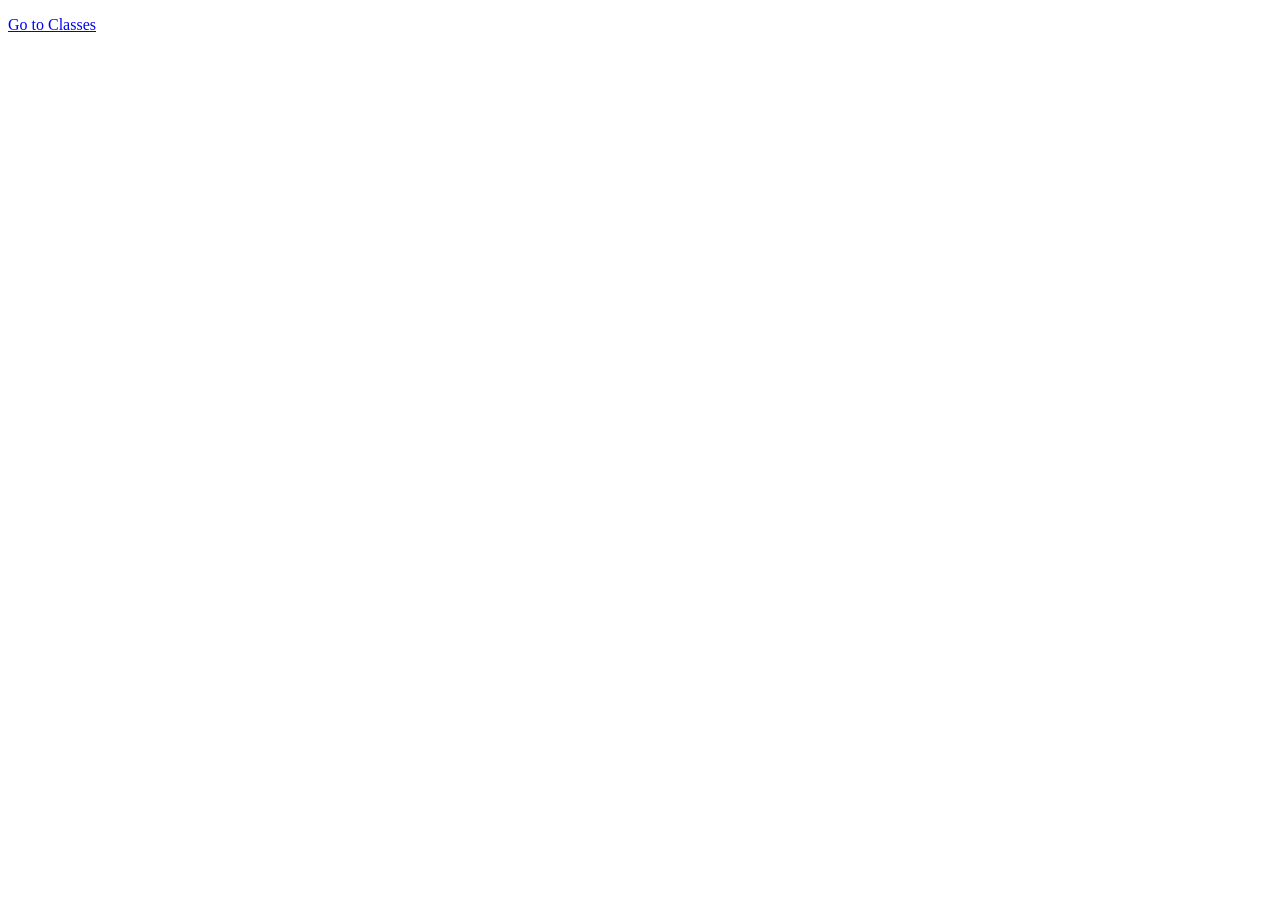
==== commit 25e47b45: "header consitency and trainer edit profile adjustments" ====
--- a/public/gym_class_detail.html
+++ b/public/gym_class_detail.html
@@ -2,132 +2,10 @@
 <html lang="en">
 <head>
     <meta charset="UTF-8">
-    <meta name="viewport" content="width=device-width, initial-scale=1.0">
-    <link href="css/style.css" rel="stylesheet">
-    <link href="css/layout.css" rel="stylesheet">
-    <link href="css/responsive.css" rel="stylesheet">
-    <link rel="stylesheet" href="css/gym_class_detail.css">
-    <title>Gym Class Detail</title>
+    <meta http-equiv="refresh" content="0; url=gym_class_detail.php">
+    <title>Classes - Fit-Pro</title>
 </head>
 <body>
-    <header>
-        <div>
-            <h1><a href="index.html">Fit-Pro</a></h1>
-        </div>
-
-        <nav id="menu">
-            <!-- just for the hamburguer menu in responsive layout -->
-            <input type="checkbox" id="hamburger"> 
-            <label class="hamburger" for="hamburger"></label>
-            <ul>
-                <li><a href="classes.html">Classes</a></li>
-                <li><a href="equipment.html">Equipment</a></li>
-                <li><a href="trainers.php">Trainers</a></li>
-                <li><a href="schedule.html">Schedule</a></li>
-            </ul>
-        </nav>
-
-        <div id="signup">
-            <!-- 'buttons', add padding ... -->
-            <a href="login.html"><h2>Login</h2></a>
-            <a href="register.html"><h2>Register</h2></a>
-        </div>
-    </header>
-    <main>
-        <section class="back-button-section">
-            <a href="#" class="back-button">← Back to classes</a>
-        </section>
-        <section class="gym-class-detail-container">
-            <div class="image-section">
-                <img src="assets/img/gym_class.jpg" alt="HIIT Bootcamp Class" />
-            </div>
-
-            <div class="content-section">
-                <h1>HIIT Bootcamp</h1>
-                
-                <div class="meta-info">
-                    <p class="author-name">with {Author Name}</p>
-                    <div class="rating">
-                        ⭐ 4.8 (127 Reviews)
-                    </div>
-                </div>
-
-                <p class="description">
-                    High-intensity interval training designed to maximize calorie burn and build endurance. Perfect for those who want to push their limits.
-                </p>
-
-                <div class="gym-class-attributes-container">
-                    <div class="attribute-box boxes">
-                        <span class="attribute-label">🕒 Duration</span>
-                        <span class="attribute-value">45min</span>
-                    </div>
-                    <div class="attribute-box boxes">
-                        <span class="attribute-label">📅 Sessions</span>
-                        <span class="attribute-value">3/week</span>
-                    </div>
-                    <div class="attribute-box boxes">
-                        <span class="attribute-label">👤 Capacity</span>
-                        <span class="attribute-value">20</span>
-                    </div>
-                </div>
-                
-                <div class="book-button-container">
-                    <button class="book-button btn">
-                        Enroll Now
-                    </button>
-                </div>
-            </div>
-        </section>
-        <section class="gym-class-reviews-container">
-            <h1>Reviews</h1>
-            
-            <form class="review-form boxes">
-                <div class="current-user-badge">
-                    <span class="user-label">Posting as:</span>
-                    <span class="author-name">{Current user}</span>
-                </div>
-                <div class="rating-selector">
-                    <label for="rating">Score:</label>
-                    <select name="rating" id="rating">
-                        <option value="5">⭐⭐⭐⭐⭐ (Excellent)</option>
-                        <option value="4">⭐⭐⭐⭐ (Good)</option>
-                        <option value="3">⭐⭐⭐ (Average)</option>
-                        <option value="2">⭐⭐ (Poor)</option>
-                        <option value="1">⭐ (Terrible)</option>
-                    </select>
-                </div>
-                <div class="review-form-input-container">
-                    <input type="text" id="comment" name="comment" placeholder="Let others know what you think..." required />
-                    <button type="submit" class="btn">Post</button>
-                </div>
-            </form>
-
-            <div class="reviews-list">
-                <article class="review-card boxes">
-                    <div class="review-card-header">
-                        <span class="review-card-author-name">John Doe</span>
-                        <span>⭐⭐⭐⭐</span>
-                    </div>
-                    <time>19/2/2026</time>
-                    <p>This class is absolutely brutal but incredibly effective. The energy is amazing!</p>
-                </article>
-                <article class="review-card boxes">
-                    <div class="review-card-header">
-                        <span>Anna Smith</span>
-                        <span>⭐⭐⭐⭐⭐</span>
-                    </div>
-                    <time>12/7/2026</time>
-                    <p>I loved the energy of the class! The trainer, Tabea, is extremly friendly.</p>
-                </article>
-            </div>
-        </section>
-    </main>
-    <footer class="site-footer">
-        <p>&copy; 2026 GymFit Studio. All rights reserved.</p>
-        <div class="footer-links">
-            <a href="#">Privacy</a>
-            <a href="#">Terms</a>
-        </div>
-    </footer>
+    <p><a href="gym_class_detail.php">Go to Classes</a></p>
 </body>
 </html>
